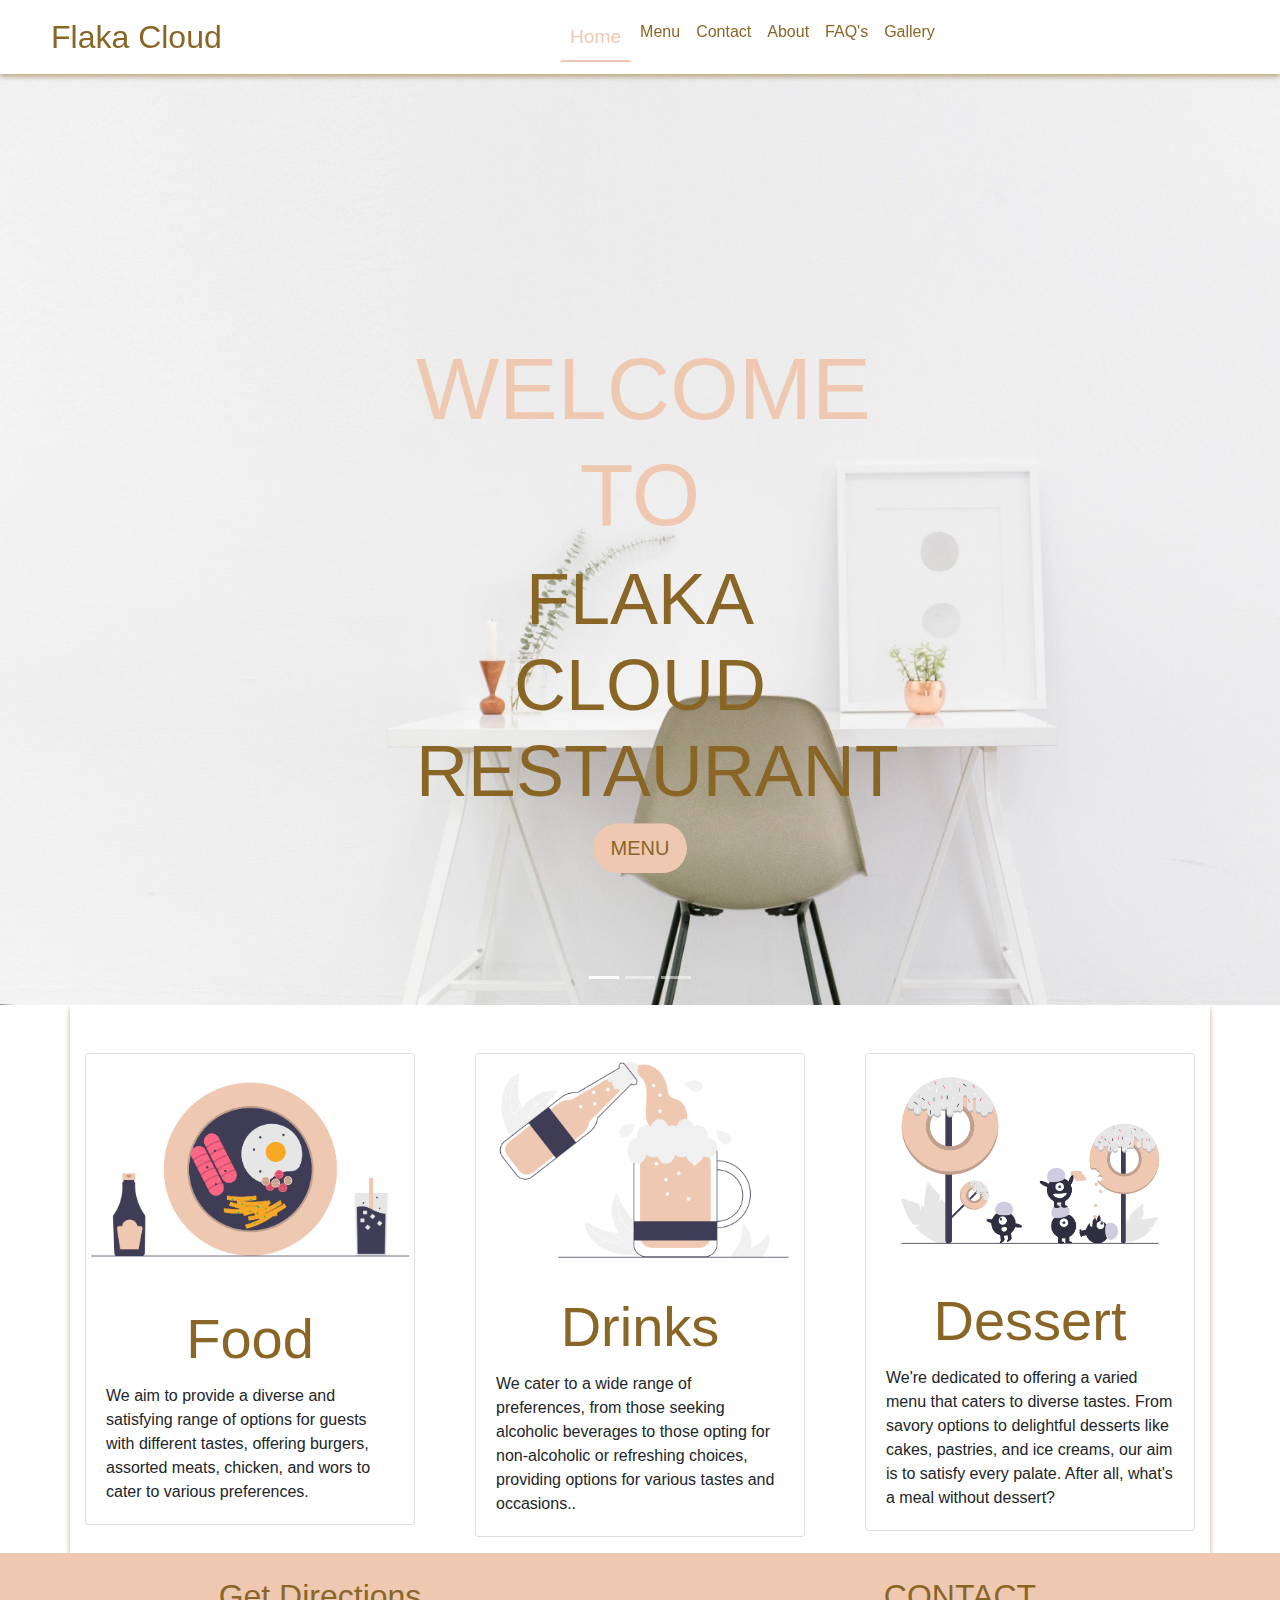
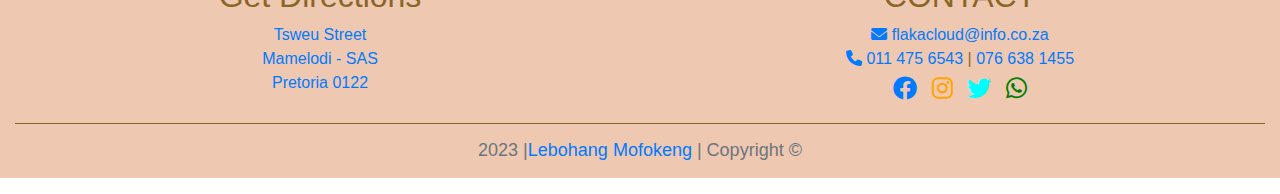
==== index.html @ 0bc4c669 "index" ====
<!DOCTYPE html>
<html lang="en">
<head>
  <meta charset="UTF-8">
  <meta name="viewport" content="width=device-width, initial-scale=1.0">
  <title>Home</title>

  <link rel="stylesheet" href="https://cdnjs.cloudflare.com/ajax/libs/font-awesome/6.0.0-beta3/css/all.min.css">

  <link rel="stylesheet" href="https://cdn.jsdelivr.net/npm/bootstrap@4.0.0/dist/css/bootstrap.min.css" integrity="sha384-Gn5384xqQ1aoWXA+058RXPxPg6fy4IWvTNh0E263XmFcJlSAwiGgFAW/dAiS6JXm" crossorigin="anonymous">

  <style>
    .embed-responsive-item.custom-width {
        width: 100%; 
    }
</style>
<link rel="stylesheet" href="navlink.css">

</head>
<body>

  <nav class="navbar navbar-expand-md navbar-light sticky-top" style="background-color: white;">
    <!-- <img src="img/flaka_logo-removebg-preview.png" alt="Your Logo"> -->
    <a class="navbar-brand" style="color: #8a6626; padding-left: 35px; font-size: xx-large; display: flex; align-items: center;" href="index.html">Flaka Cloud</a>

    <button class="navbar-toggler" type="button" data-toggle="collapse" data-target="#navbarNav" aria-controls="navbarNav" aria-expanded="false" aria-label="Toggle navigation">
      <span class="navbar-toggler-icon"></span>
    </button>
    <div class="collapse navbar-collapse" id="navbarNav">
      <ul class="navbar-nav m-sm-auto" >
        <li class="nav-item ">
          <a class="nav-link active" style="color: #efc8b1;" href="index.html">Home </a>
        </li>
        <li class="nav-item">
          <a class="nav-link" href="menu.html">Menu</a>
        </li>
        <li class="nav-item">
          <a class="nav-link" href="contact.html">Contact</a>
          <li class="nav-item">
            <a class="nav-link" href="experience.html">About</a>
          </li>
          <li class="nav-item">
            <a class="nav-link" href="experience.html">FAQ's</a>
          </li>
        </li>
        <li class="nav-item">
          <a class="nav-link " href="project_Page.html">Gallery</a>
        </li>
      </ul>
    </div>
  </nav>


  <!-- Image Carousel/Slider Section -->
<div id="carouselExampleIndicators" class="carousel slide" data-ride="carousel">
    <ol class="carousel-indicators">
      <li data-target="#carouselExampleIndicators" data-slide-to="0" class="active"></li>
      <li data-target="#carouselExampleIndicators" data-slide-to="1"></li>
      <li data-target="#carouselExampleIndicators" data-slide-to="2"></li>
    </ol>
    <div class="carousel-inner" style="height: max-content;">
   
      <div class="carousel-item active">
        <img class="d-block w-100 " src="IMAGES/welcom.jpg" alt="Second slide">
        <div class="carousel-caption text-center" style="position: absolute; top: 50%; left: 50%; transform: translate(-50%, -50%);">
          <h5 class="display-2" style="color: #efc8b1; font-weight: 400; width: 100%;">WELCOME TO </h5>
          <h5 class="display-3" style="color: #8a6626; font-weight: 400;">FLAKA CLOUD RESTAURANT</h5>
          <a class="btn btn-lg" style="background-color: #efc8b1; font-weight: 500; border-width: 2px; color: #8a6626; border-radius: 25px;" href="Service.html" role="button">MENU</a>
  
        </div>
      </div>
      <div class="carousel-item">
        <img class="d-block w-100 " src="IMAGES/taste.jpg" alt="Third slide">
        <div class="carousel-caption text-center" style="position: absolute; top: 50%; left: 50%; transform: translate(-50%, -50%);">
          <h5 class="display-2" style="color: #efc8b1; font-weight: 400;">TASTE</h5>
          <h5 class="display-3" style="color: #8a6626; font-weight: 400;">LOCATED NOWHERE</h5>
          <a class="btn btn-lg" style="background-color: #efc8b1; font-weight: 500; border-width: 2px; color: #8a6626; border-radius: 25px;" href="Service.html" role="button">MENU</a>
        </div>
      </div>
  
      <div class="carousel-item">
        <img class="d-block w-100 " src="IMAGES/dine.jpg" alt="Third slide">
        <div class="carousel-caption text-center" style="position: absolute; top: 50%; left: 50%; transform: translate(-50%, -50%);">
          <h5 class="display-2" style="color: #efc8b1; font-weight: 400;">COME DINE</h5>
          <h5 class="display-3" style="color: #8a6626; font-weight: 400;"> WITH US</h5>
          <a class="btn btn-lg" style="background-color: #efc8b1; font-weight: 500; border-width: 2px; color: #8a6626; border-radius: 25px;" href="Service.html" role="button">MENU</a>
        </div>
      </div>
    </div>
  </div>

  <div class="container pt-5 pb-3">
   <div class="row justify-content-center">
        <div class="card-deck ">
          <div class="col-sm-4">
            <div class="card">
              <img class="card-img-top" src="IMAGES/food.png" alt="Card image cap">
              <div class="card-body">
                <h5 class="display-4 text-center card-title" style="color: #8a6626;">Food</h5>
                <p class="card-text">We aim to provide a diverse and satisfying range of options for guests with different tastes, offering burgers, assorted meats, chicken, and wors to cater to various preferences.</p>
              </div>
            </div>
            </div>

             <div class="col-sm-4">
            <div class="card">
                <img class="card-img-top" src="IMAGES/drink.png" alt="Card image cap">
                <div class="card-body">
                  <h5 class="display-4 text-center card-title" style="color: #8a6626;">Drinks</h5>
                  <p class="card-text">We cater to a wide range of preferences, from those seeking alcoholic beverages to those opting for non-alcoholic or refreshing choices, providing options for various tastes and occasions..</p>
                </div>
              </div>
            </div>

  <div class="col-sm-4">
            <div class="card">
                <img class="card-img-top" src="IMAGES/desert.png" alt="Card image cap">
                <div class="card-body">
                  <h5 class="display-4 text-center card-title" style="color: #8a6626;">Dessert</h5>
                  <p class="card-text">
                    We're dedicated to offering a varied menu that caters to diverse tastes. From savory options to delightful desserts like cakes, pastries, and ice creams, our aim is to satisfy every palate. After all, what's a meal without dessert?</p>
                </div>
              </div>
            </div>
    </div>
  </div>
</div>
  
<!-- FOOTER -->
<div class="jumbotron-fluid pt-0">
  <div class="container-fluid" style="background-color: #efc8b1; width: 100%; height:max-content;">
    <div class="row text-center pt-4" >
      <div class="col-sm-6 ">
        
        <h5 class="display-4 " style="color: #8a6626; font-size: xx-large; font-weight: 300;">Get Directions</h5>
           <!-- Icon for address -->
          <a href="https://www.google.com/maps/dir/?api=1&destination=Tsweu+St,+Mamelodi+-+SAS,+Pretoria,+0122"
                    target="_blank"> Tsweu Street <br> Mamelodi - SAS <br> Pretoria 0122 </a>
        
      </div>
      <div class="col-sm-6 ">
        <h5 class="display-4" style="color: #8a6626; font-size: xx-large; font-weight: 300;">CONTACT</h5>
        <a href="mailto:flakacloud@info.co.za">
          <i class="fas fa-envelope"></i> flakacloud@info.co.za <br> </a>
        <a href="tel:011 475 6543">
          <i class="fas fa-phone"></i> 011 475 6543 </a> <a style="color: #8a6626;">  |  </a>
        <a href="tel:076 638 1455">
          076 638 1455</a>
          <br>
          <a href="https://www.facebook.com/flakacloud/" target="_blank" style="margin-right: 10px; font-size: 24px;"><i class="fab fa-facebook"></i></a>
          <a href="https://www.instagram.com/flakacloud/" style="margin-right: 10px; font-size: 24px; color: orange;"><i class="fab fa-instagram"></i></a>
          <a href="https://twitter.com/Leseo_Stunts/status/1385455885959503873" style="margin-right: 10px; font-size: 24px; color: aqua;"><i class="fab fa-twitter"></i></a>
          <a href="#" style="font-size: 24px; color: green;"><i class="fab fa-whatsapp"></i></a>
          
      </div>
    </div>
    <hr style="border-color: #8a6626;">
    <p class="display-4 text-center text-muted pb-3" style="color: #8a6626; font-weight: 400; font-size: large;">2023 |<a href="https://lebohangluuh.github.io/LP-Mofokeng-profile" target="_blank">Lebohang Mofokeng </a> | Copyright ©</p>
  </div>
</div>

    
    <script src="https://code.jquery.com/jquery-3.2.1.slim.min.js" integrity="sha384-KJ3o2DKtIkvYIK3UENzmM7KCkRr/rE9/Qpg6aAZGJwFDMVNA/GpGFF93hXpG5KkN" crossorigin="anonymous"></script>
    <script src="https://cdn.jsdelivr.net/npm/popper.js@1.12.9/dist/umd/popper.min.js" integrity="sha384-ApNbgh9B+Y1QKtv3Rn7W3mgPxhU9K/ScQsAP7hUibX39j7fakFPskvXusvfa0b4Q" crossorigin="anonymous"></script>
    <script src="https://cdn.jsdelivr.net/npm/bootstrap@4.0.0/dist/js/bootstrap.min.js" integrity="sha384-JZR6Spejh4U02d8jOt6vLEHfe/JQGiRRSQQxSfFWpi1MquVdAyjUar5+76PVCmYl" crossorigin="anonymous"></script>
    </body>
</html>
---- navlink.css ----
@import url('https://fonts.googleapis.com/css2?family=Poppins:wght@600&display=swap');

.navbar .nav-item .active {
    border-bottom: #efc8b1;
    border-width: 2px;
    border-top: transparent;
    border-left: transparent;
    border-right: transparent;
    border-style: solid;
    font-size: larger;
    font-family: Arial, Helvetica, sans-serif;
  }

  .navbar .nav-item .nav-link {
    color: #8a6626; 
   
  }

  .navbar {
    box-shadow: 0 3px 5px rgba(138, 102, 38, 0.5);
  }

  .container {
    box-shadow: 0 3px 5px rgba(138, 102, 38, 0.5);
}
@media (max-width: 768px) {
  .carousel-item h5 {
    font-size: 1.2rem; 
  }

  .first_col {
    position: initial;
    left: 0 !important;
}

.sec_col {
    order: 1 !important;
}
}
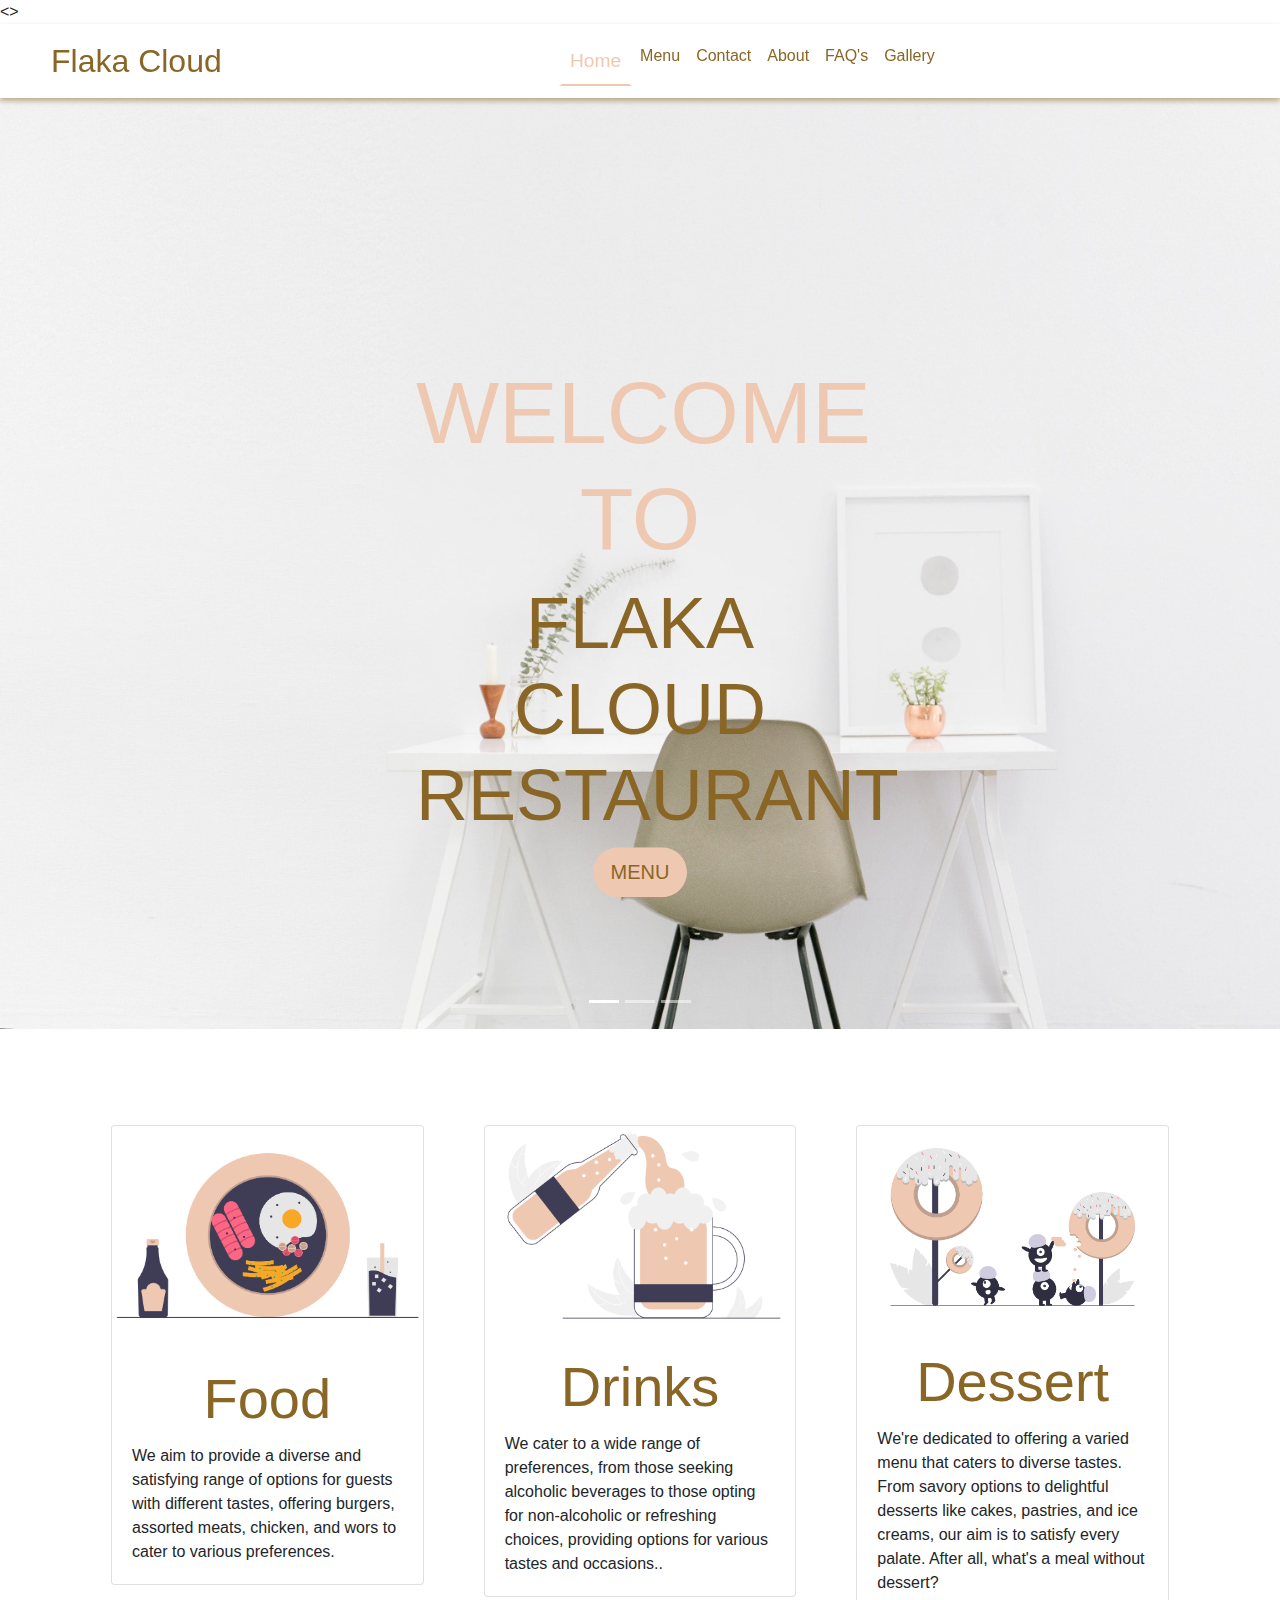
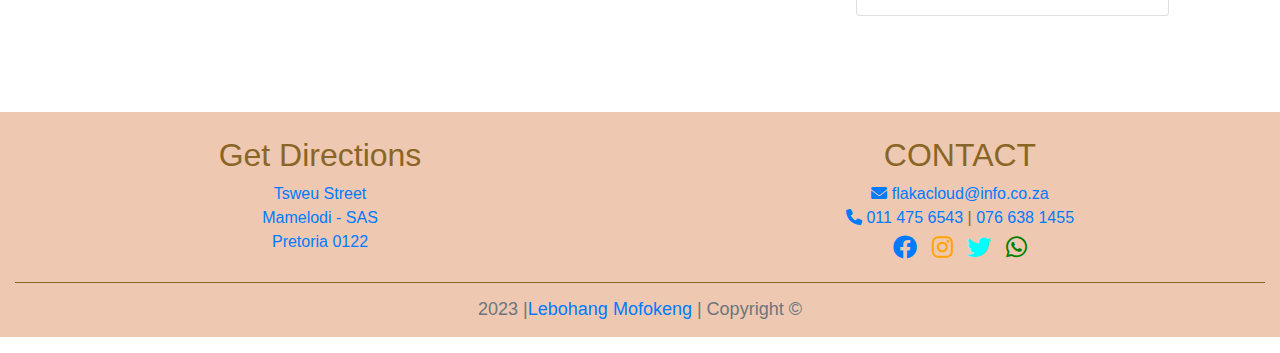
==== commit 6af99867: "faq pages" ====
--- a/index.html
+++ b/index.html
@@ -17,7 +17,7 @@
 <link rel="stylesheet" href="navlink.css">
 
 </head>
-<body>
+<>
 
   <nav class="navbar navbar-expand-md navbar-light sticky-top" style="background-color: white;">
     <!-- <img src="img/flaka_logo-removebg-preview.png" alt="Your Logo"> -->
@@ -40,7 +40,7 @@
             <a class="nav-link" href="experience.html">About</a>
           </li>
           <li class="nav-item">
-            <a class="nav-link" href="experience.html">FAQ's</a>
+            <a class="nav-link" href="FAQ.html">FAQ's</a>
           </li>
         </li>
         <li class="nav-item">
@@ -49,7 +49,6 @@
       </ul>
     </div>
   </nav>
-
 
   <!-- Image Carousel/Slider Section -->
 <div id="carouselExampleIndicators" class="carousel slide" data-ride="carousel">
@@ -65,7 +64,7 @@
         <div class="carousel-caption text-center" style="position: absolute; top: 50%; left: 50%; transform: translate(-50%, -50%);">
           <h5 class="display-2" style="color: #efc8b1; font-weight: 400; width: 100%;">WELCOME TO </h5>
           <h5 class="display-3" style="color: #8a6626; font-weight: 400;">FLAKA CLOUD RESTAURANT</h5>
-          <a class="btn btn-lg" style="background-color: #efc8b1; font-weight: 500; border-width: 2px; color: #8a6626; border-radius: 25px;" href="Service.html" role="button">MENU</a>
+          <a class="btn btn-lg" style="background-color: #efc8b1; font-weight: 500; border-width: 2px; color: #8a6626; border-radius: 25px;" href="menu.html" role="button">MENU</a>
   
         </div>
       </div>
@@ -74,7 +73,7 @@
         <div class="carousel-caption text-center" style="position: absolute; top: 50%; left: 50%; transform: translate(-50%, -50%);">
           <h5 class="display-2" style="color: #efc8b1; font-weight: 400;">TASTE</h5>
           <h5 class="display-3" style="color: #8a6626; font-weight: 400;">LOCATED NOWHERE</h5>
-          <a class="btn btn-lg" style="background-color: #efc8b1; font-weight: 500; border-width: 2px; color: #8a6626; border-radius: 25px;" href="Service.html" role="button">MENU</a>
+          <a class="btn btn-lg" style="background-color: #efc8b1; font-weight: 500; border-width: 2px; color: #8a6626; border-radius: 25px;" href="menu.html" role="button">MENU</a>
         </div>
       </div>
   
@@ -83,14 +82,14 @@
         <div class="carousel-caption text-center" style="position: absolute; top: 50%; left: 50%; transform: translate(-50%, -50%);">
           <h5 class="display-2" style="color: #efc8b1; font-weight: 400;">COME DINE</h5>
           <h5 class="display-3" style="color: #8a6626; font-weight: 400;"> WITH US</h5>
-          <a class="btn btn-lg" style="background-color: #efc8b1; font-weight: 500; border-width: 2px; color: #8a6626; border-radius: 25px;" href="Service.html" role="button">MENU</a>
+          <a class="btn btn-lg" style="background-color: #efc8b1; font-weight: 500; border-width: 2px; color: #8a6626; border-radius: 25px;" href="menu.html" role="button">MENU</a>
         </div>
       </div>
     </div>
   </div>
 
-  <div class="container pt-5 pb-3">
-   <div class="row justify-content-center">
+
+   <div class="row justify-content-center m-5 p-5">
         <div class="card-deck ">
           <div class="col-sm-4">
             <div class="card">
@@ -112,7 +111,7 @@
               </div>
             </div>
 
-  <div class="col-sm-4">
+          <div class="col-sm-4">
             <div class="card">
                 <img class="card-img-top" src="IMAGES/desert.png" alt="Card image cap">
                 <div class="card-body">
@@ -122,12 +121,12 @@
                 </div>
               </div>
             </div>
+            </div>
     </div>
-  </div>
-</div>
+
   
 <!-- FOOTER -->
-<div class="jumbotron-fluid pt-0">
+<div class="jumbotron-fluid ">
   <div class="container-fluid" style="background-color: #efc8b1; width: 100%; height:max-content;">
     <div class="row text-center pt-4" >
       <div class="col-sm-6 ">
--- a/navlink.css
+++ b/navlink.css
@@ -38,4 +38,59 @@
 }
 }
 
+/* FAQs */
+.container {
+  height: 100vh;
+  width: 100%;
+  position: relative;
+  overflow: hidden;
+}
 
+.shapes {
+  list-style: none;
+  padding: 0;
+  margin: 0;
+}
+
+.shapes li {
+  position: absolute;
+  bottom: -280px;
+  z-index: -1;
+  animation: animate 8s linear infinite;
+  font-size: 120px; /* Adjust size as needed */
+  color: #efc8b1; /* Change to your desired color */
+  font-weight: bold;
+}
+
+
+.shapes li:nth-child(even) {
+  left: calc(70px * var(--i));
+  animation-delay: calc(3s * var(--i));
+  animation-duration: calc(1.1s * var(--i) + 9s);
+}
+
+.shapes li:nth-child(odd) {
+  left: calc(75px * var(--i));
+  animation-delay: calc(1.2s * var(--i));
+  animation-duration: calc(2s * var(--i) + 6s);
+}
+
+.shapes li:nth-child(3n) {
+  animation-delay: calc(1.2s * (21 - var(--i)));
+  animation-duration: calc(1.6s * (21 - var(--i)) + 4s);
+}
+
+.shapes li:not(:nth-child(3n)) {
+  animation-duration: calc(1.2s * var(-i) + 8s);
+}
+
+@keyframes animate {
+  0% {
+    transform: translateY(0px) rotate(0deg);
+    opacity: 1;
+  }
+  100% {
+    transform: translateY(-1000px) rotate(360deg);
+    opacity: 0;
+  }
+}
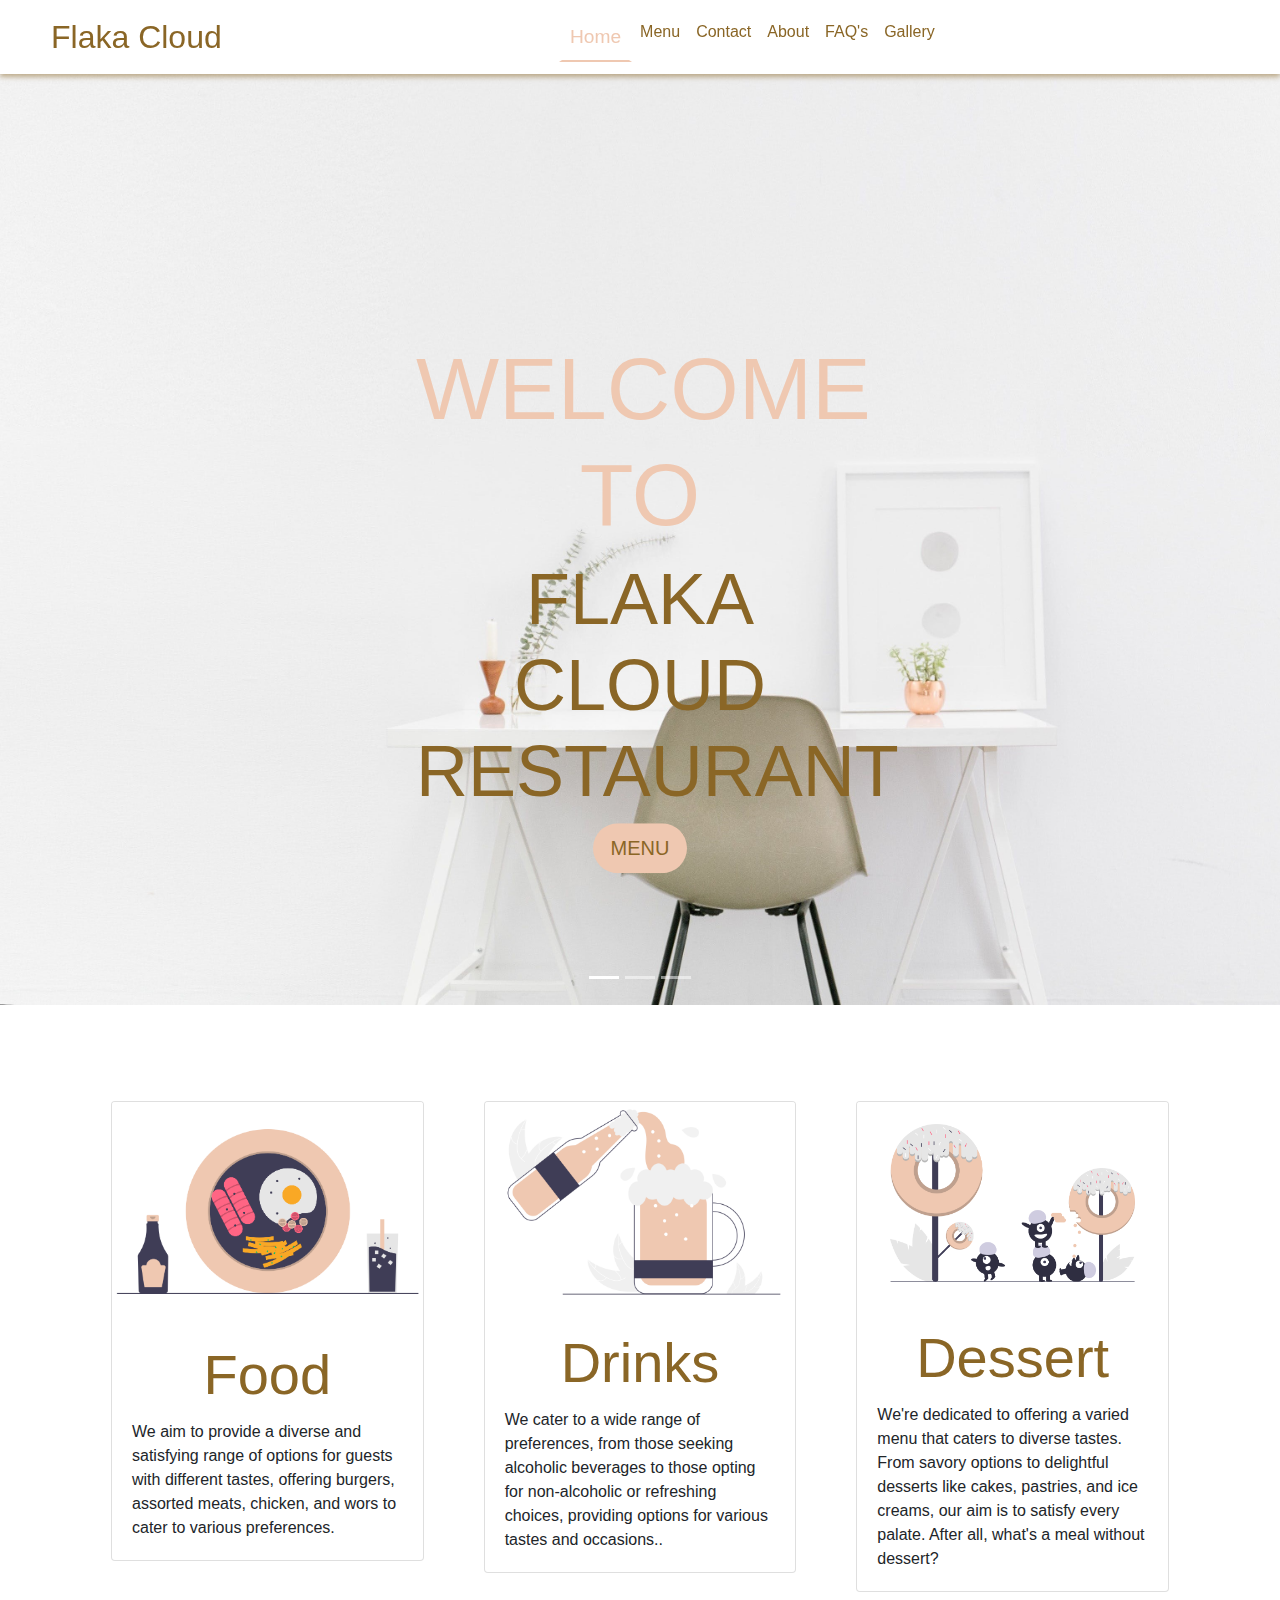
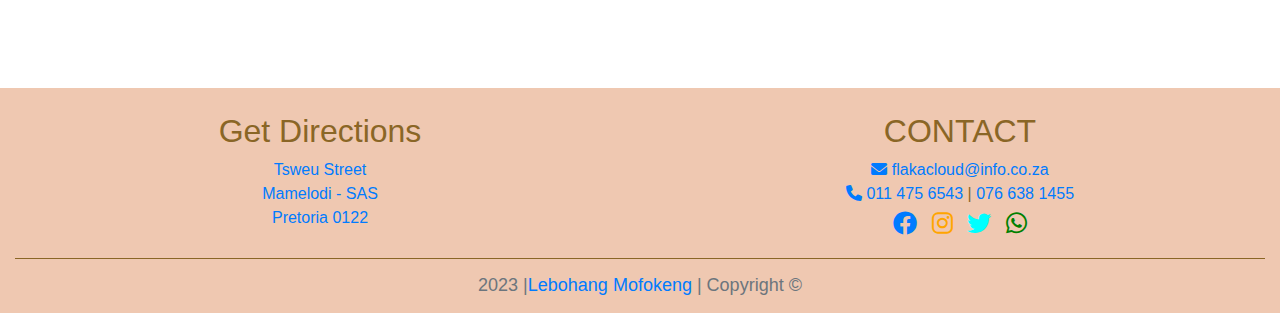
==== commit 334c70da: "about" ====
--- a/index.html
+++ b/index.html
@@ -17,7 +17,7 @@
 <link rel="stylesheet" href="navlink.css">
 
 </head>
-<>
+<body>
 
   <nav class="navbar navbar-expand-md navbar-light sticky-top" style="background-color: white;">
     <!-- <img src="img/flaka_logo-removebg-preview.png" alt="Your Logo"> -->
@@ -37,7 +37,7 @@
         <li class="nav-item">
           <a class="nav-link" href="contact.html">Contact</a>
           <li class="nav-item">
-            <a class="nav-link" href="experience.html">About</a>
+            <a class="nav-link" href="about_us.html">About</a>
           </li>
           <li class="nav-item">
             <a class="nav-link" href="FAQ.html">FAQ's</a>
--- a/navlink.css
+++ b/navlink.css
@@ -94,3 +94,75 @@
     opacity: 0;
   }
 }
+
+/* about */
+#spinner {
+  opacity: 0;
+  visibility: hidden;
+  transition: opacity .5s ease-out, visibility 0s linear .5s;
+  z-index: 99999;
+}
+
+#spinner.show {
+  transition: opacity .5s ease-out, visibility 0s linear 0s;
+  visibility: visible;
+  opacity: 1;
+}
+
+/*** Hero Header ***/
+.hero-header {
+  background: linear-gradient(rgba(15, 23, 43, .9), rgba(15, 23, 43, .9)), url(../img/bg-hero.jpg);
+  background-position: center center;
+  background-repeat: no-repeat;
+  background-size: cover;
+}
+
+.hero-header img {
+  animation: imgRotate 50s linear infinite;
+}
+
+@keyframes imgRotate { 
+  100% { 
+      transform: rotate(360deg); 
+  } 
+}
+
+.breadcrumb-item + .breadcrumb-item::before {
+  color: rgba(255, 255, 255, .5);
+}
+
+/*** Section Title ***/
+.section-title {
+  position: relative;
+  display: inline-block;
+}
+
+.section-title::before {
+  position: absolute;
+  content: "";
+  width: 45px;
+  height: 2px;
+  top: 50%;
+  left: -55px;
+  margin-top: -1px;
+  background: var(--primary);
+}
+
+.section-title::after {
+  position: absolute;
+  content: "";
+  width: 45px;
+  height: 2px;
+  top: 50%;
+  right: -55px;
+  margin-top: -1px;
+  background: var(--primary);
+}
+
+.section-title.text-start::before,
+.section-title.text-end::after {
+  display: none;
+}
+
+
+/*  */
